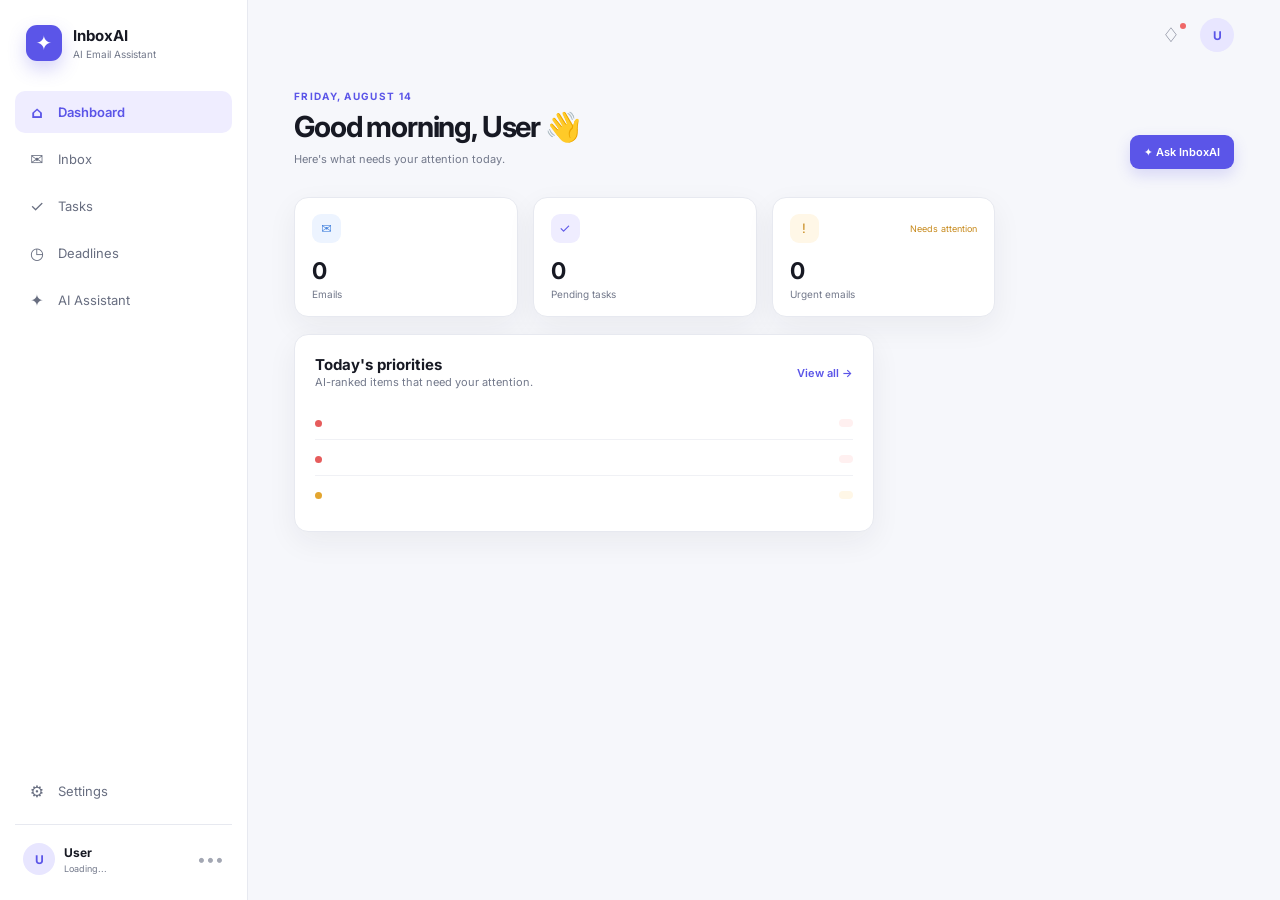
==== InboxAI_frontend/index.html @ 25faff9b "every user have their own mails" ====
<!DOCTYPE html>
<html lang="en">
<head>
  <meta charset="UTF-8">
  <meta name="viewport" content="width=device-width, initial-scale=1.0">
  <title>InboxAI — AI Email Assistant</title>
  <link rel="stylesheet" href="style.css">
  <link rel="preconnect" href="https://fonts.googleapis.com">
  <link rel="preconnect" href="https://fonts.gstatic.com" crossorigin>
  <link href="https://fonts.googleapis.com/css2?family=Inter:wght@400;500;600;700&display=swap" rel="stylesheet">
</head>
<body>
  <div class="app-shell">
    <aside class="sidebar">
      <div class="brand">
        <div class="brand-icon">✦</div>
        <div>
          <strong>InboxAI</strong>
          <span>AI Email Assistant</span>
        </div>
      </div>

      <nav class="nav">
        <button class="nav-item active" data-page="dashboard"><span>⌂</span> Dashboard</button>
        <button class="nav-item" data-page="inbox"><span>✉</span> Inbox </button>
        <button class="nav-item" data-page="tasks"><span>✓</span> Tasks </button>
        <button class="nav-item" data-page="deadlines"><span>◷</span> Deadlines</button>
        <button class="nav-item" data-page="assistant"><span>✦</span> AI Assistant</button>
      </nav>

      <div class="sidebar-bottom">
        <button class="nav-item" data-page="settings"><span>⚙</span> Settings</button>
        <div class="profile">
  <div class="avatar" id="userAvatar">U</div>

  <div>
    <strong class="user-name">User</strong>
    <span class="user-email">Loading...</span>
  </div>

  <span class="dots">•••</span>
</div>
      </div>
    </aside>

    <main class="main">
      <header class="topbar">
        <div class="mobile-brand">✦ InboxAI</div>
        <div class="top-actions">
          <button class="icon-btn" title="Notifications">♢<i></i></button>
          <div class="top-avatar" id="topAvatar">U</div>
        </div>
      </header>

      <section id="dashboard" class="page active-page">
        <div class="page-heading">
          <div>
            <p class="eyebrow">FRIDAY, AUGUST 14</p>
            <h1>Good morning, <span class="user-name">User</span> <span>👋</span></h1>
            <p class="muted">Here's what needs your attention today.</p>
          </div>
          <button class="primary-btn" data-page-target="assistant">✦ Ask InboxAI</button>
        </div>

        <div class="stats-grid">
          <div class="stat-card"><div class="stat-top"><span class="stat-icon blue">✉</span></div><strong id="email-count">0</strong><span>Emails</span></div>
          <div class="stat-card"><div class="stat-top"><span class="stat-icon purple">✓</span></div><strong id="pending_tasks">0</strong><span>Pending tasks</span></div>
          <div class="stat-card"><div class="stat-top"><span class="stat-icon orange">!</span><span class="trend warning">Needs attention</span></div><strong id="urgent-emails">0</strong><span>Urgent emails</span></div>
          <!-- <div class="stat-card"><div class="stat-top"><span class="stat-icon green">◷</span><span class="trend">Next: tomorrow</span></div><strong>4</strong><span>Upcoming deadlines</span></div> -->
        </div>

        <div class="content-grid">
          <div class="panel">
            <div class="panel-head"><div><h2>Today's priorities</h2><p class="muted">AI-ranked items that need your attention.</p></div><button class="text-btn" data-page-target="tasks">View all →</button></div>
            <div class="priority-list">
              <div class="priority-item"><span class="priority-dot high"></span><div><strong></strong><p></p></div><span class="tag red"></span></div>
              <div class="priority-item"><span class="priority-dot high"></span><div><strong></strong><p></p></div><span class="tag red"></span></div>
              <div class="priority-item"><span class="priority-dot medium"></span><div><strong></strong><p></p></div><span class="tag amber"></span></div>
            </div>
          </div>

          <!-- <div class="panel ai-card">
            <div class="ai-glow"></div>
            <div class="ai-header"><div class="ai-logo">✦</div><div><h2>InboxAI insight</h2><p>Based on your inbox today</p></div></div>
            <p class="insight">You have <strong>3 urgent emails</strong> and <strong>2 deadlines</strong> coming up. I recommend replying to the internship email first.</p>
            <button class="secondary-btn" data-page-target="assistant">Ask about my inbox →</button>
          </div> -->
        </div>
      </section>

      <section id="inbox" class="page">
        <div class="page-heading compact">
          <div>
            <p class="eyebrow">YOUR MAIL</p>
            <h1>Inbox <span class="badge-coming-soon">✨ Live Sync (Coming Soon)</span></h1>
            <p class="muted" id="inboxSubtitle">0 messages · no pending items</p>
          </div>
          <div style="display:flex; gap:8px;">
            <button class="secondary-btn feature-badge-btn" id="connectGmailBtn">🔌 Connect Gmail</button>
            <button class="primary-btn" data-page-target="assistant">✦ Ask AI</button>
          </div>
        </div>

        <!-- <div class="future-features-banner">
          <div class="future-icon">🚀</div>
          <div>
            <strong>Future Inbox Features (v2.0 Roadmap)</strong>
            <p>Real-time Gmail OAuth sync, automated AI reply drafting, and multi-inbox smart rules are coming soon!</p>
          </div>
          <span class="tag-soon">Coming Soon</span>
        </div> -->

        <div class="search-row"><div class="search-box">⌕ <input id="emailSearch" placeholder="Search emails..."></div><button class="filter-btn">☷ Filter</button></div>
        <div class="panel email-list" id="emailList">
          <!-- Real user emails and AI analyzed items appear here dynamically -->
        </div>
      </section>

      <section id="tasks" class="page">
        <div class="page-heading compact"><div><p class="eyebrow">ACTION ITEMS</p><h1>Tasks</h1><p class="muted">Tasks automatically extracted from your emails.</p></div><button class="primary-btn" id="openNewTaskModal">＋ New task</button></div>
        <div class="task-columns">
          <div class="panel">
              <div class="panel-head">
                  <h2>To do <span class="count" id="todo-count">0</span></h2>
              </div>

              <div id="todo-list">
                  <!-- Tasks will appear here -->
              </div>
          </div>
          <div class="panel">
            <div class="panel-head"><h2>Completed <span class="count" id="completed-count">0</span></h2></div>
            <div id="completed-list">
              <!-- Completed tasks will appear here dynamically -->
            </div>
          </div>
        </div>
      </section>

      <section id="deadlines" class="page">
        <div class="page-heading compact"><div><p class="eyebrow">TIME SENSITIVE</p><h1>Deadlines</h1><p class="muted">Upcoming dates detected from your emails.</p></div></div>
        <div class="deadline-grid" id="deadlineGrid">
          <!-- Dynamic deadlines sorted by priority will appear here -->
        </div>
      </section>

      <section id="assistant" class="page">
        <div class="page-heading compact"><div><p class="eyebrow">YOUR AI COPILOT</p><h1>AI Assistant</h1><p class="muted">Ask questions about your inbox and tasks.</p></div></div>
        <div class="chat-shell panel">
          <div class="chat-messages" id="chatMessages">
            <div class="message ai"><div class="chat-avatar">✦</div><div><span class="message-name">InboxAI</span><div class="bubble">Hi <span class="user-name">User</span>! I'm your InboxAI assistant. Ask me about your emails, tasks, priorities, or deadlines.</div></div></div>
            
            <!-- <div class="quick-prompts"><button>What needs my attention today?</button><button>Show my urgent emails</button><button>What tasks are due tomorrow?</button></div> -->
          </div>
          <form class="chat-input" id="chatForm"><input id="chatInput" autocomplete="off" placeholder="Ask InboxAI anything..."><button type="submit">➤</button></form>
        </div>
      </section>

      <section id="settings" class="page">
        <div class="page-heading compact"><div><p class="eyebrow">PREFERENCES</p><h1>Settings</h1><p class="muted">Manage your InboxAI experience.</p></div></div>
        <div class="panel settings-panel">
          <div class="setting-row"><div><strong>AI priority detection</strong><p>Let InboxAI identify urgent messages automatically.</p></div><label class="switch"><input type="checkbox" checked><span></span></label></div>
          <div class="setting-row"><div><strong>Task extraction</strong><p>Automatically create tasks from email requests and deadlines.</p></div><label class="switch"><input type="checkbox" checked><span></span></label></div>
          <div class="setting-row"><div><strong>Daily inbox summary</strong><p>Get a morning summary of important emails and tasks.</p></div><label class="switch"><input type="checkbox" checked><span></span></label></div>
        </div>
      </section>
    </main>
  </div>

  <div id="newTaskModal" class="modal-overlay">
    <div class="modal-card">
      <div class="modal-header">
        <h2>✦ Create New Task</h2>
        <button type="button" class="close-modal-btn" id="closeNewTaskModal">✕</button>
      </div>
      <form id="newTaskForm" class="modal-form">
        <div class="form-group">
          <label for="taskTitleInput">Task Description</label>
          <input type="text" id="taskTitleInput" placeholder="e.g. Reply to Google Careers email" required>
        </div>
        <div class="form-group">
          <label for="taskDeadlineInput">Deadline</label>
          <input type="text" id="taskDeadlineInput" placeholder="e.g. Tomorrow 5 PM or Aug 20" required>
        </div>
        <div class="form-group">
          <label for="taskPriorityInput">Priority</label>
          <select id="taskPriorityInput">
            <option value="High">High Priority</option>
            <option value="Medium" selected>Medium Priority</option>
            <option value="Low">Low Priority</option>
          </select>
        </div>
        <div class="modal-actions">
          <button type="button" class="secondary-btn" id="cancelNewTaskModal">Cancel</button>
          <button type="submit" class="primary-btn">Save Task</button>
        </div>
      </form>
    </div>
  </div>

  <script src="script.js"></script>
</body>
</html>
---- InboxAI_frontend/style.css ----
:root {
  --bg: #f6f7fb;
  --surface: #ffffff;
  --surface-2: #f9fafc;
  --border: #e7e9f0;
  --text: #171923;
  --muted: #73798b;
  --primary: #5b55e8;
  --primary-dark: #4842d1;
  --purple-soft: #efedff;
  --red: #e05252;
  --red-soft: #fff0f0;
  --amber: #c7891b;
  --amber-soft: #fff7e7;
  --green: #2c9a67;
  --shadow: 0 10px 30px rgba(31, 35, 50, .06);
}
* { box-sizing: border-box; }
body { margin: 0; font-family: Inter, system-ui, sans-serif; color: var(--text); background: var(--bg); }
button, input { font: inherit; }
button { cursor: pointer; }
.app-shell { min-height: 100vh; display: flex; }
.sidebar { width: 248px; position: fixed; inset: 0 auto 0 0; background: var(--surface); border-right: 1px solid var(--border); padding: 25px 15px; display: flex; flex-direction: column; z-index: 5; }
.brand { display: flex; gap: 11px; align-items: center; padding: 0 11px 30px; }
.brand-icon { width: 36px; height: 36px; border-radius: 11px; display: grid; place-items: center; background: var(--primary); color: white; font-size: 20px; box-shadow: 0 8px 18px rgba(91,85,232,.25); }
.brand strong { display: block; font-size: 15px; }
.brand span { display: block; font-size: 10px; color: var(--muted); margin-top: 3px; }
.nav { display: grid; gap: 5px; }
.nav-item { border: 0; background: transparent; color: #686e80; text-align: left; padding: 11px 13px; border-radius: 10px; display: flex; align-items: center; gap: 12px; font-size: 13px; transition: .2s; }
.nav-item:hover { background: var(--surface-2); color: var(--text); }
.nav-item.active { background: var(--purple-soft); color: var(--primary); font-weight: 600; }
.nav-item span { width: 18px; text-align: center; font-size: 16px; }
.nav-item b { margin-left: auto; font-size: 10px; background: #f0f1f5; color: #777d8e; padding: 3px 7px; border-radius: 10px; }
.sidebar-bottom { margin-top: auto; }
.profile { border-top: 1px solid var(--border); padding: 18px 8px 0; margin-top: 12px; display: flex; align-items: center; gap: 9px; }
.avatar, .top-avatar, .chat-avatar { display: grid; place-items: center; border-radius: 50%; background: #e8e6ff; color: var(--primary); font-weight: 700; }
.avatar { width: 32px; height: 32px; font-size: 12px; }
.profile strong { display: block; font-size: 12px; }
.profile span:not(.dots) { display: block; font-size: 9px; color: var(--muted); margin-top: 3px; }
.dots { margin-left: auto; color: #a3a7b3; }
.main { margin-left: 248px; width: calc(100% - 248px); padding: 0 46px 50px; }
.topbar { height: 70px; display: flex; justify-content: flex-end; align-items: center; }
.top-actions { display: flex; align-items: center; gap: 14px; }
.icon-btn { position: relative; border: 0; background: transparent; font-size: 20px; color: #72778a; }
.icon-btn i { position: absolute; width: 6px; height: 6px; border-radius: 50%; background: #ef6868; top: 1px; right: 0; }
.top-avatar { width: 34px; height: 34px; font-size: 12px; }
.mobile-brand { display: none; }
.page { display: none; max-width: 1180px; margin: auto; }
.active-page { display: block; }
.page-heading { display: flex; justify-content: space-between; align-items: end; gap: 20px; margin: 20px 0 28px; }
.page-heading.compact { margin-bottom: 25px; }
.eyebrow { font-size: 10px; letter-spacing: .13em; font-weight: 700; color: var(--primary); margin: 0 0 7px; }
h1 { font-size: 29px; letter-spacing: -.04em; margin: 0 0 7px; }
h2 { font-size: 15px; margin: 0; }
h3 { font-size: 14px; margin: 7px 0; }
.muted { color: var(--muted); font-size: 11px; margin: 0; line-height: 1.6; }
.primary-btn, .secondary-btn, .text-btn, .filter-btn { border: 0; border-radius: 9px; padding: 10px 14px; font-size: 11px; font-weight: 600; }
.primary-btn { background: var(--primary); color: white; box-shadow: 0 6px 15px rgba(91,85,232,.2); }
.primary-btn:hover { background: var(--primary-dark); }
.secondary-btn, .filter-btn { background: var(--surface); color: var(--primary); border: 1px solid #dddafa; }
.text-btn { background: transparent; color: var(--primary); padding-right: 0; }
.stats-grid { display: grid; grid-template-columns: repeat(4, 1fr); gap: 15px; margin-bottom: 17px; }
.stat-card, .panel { background: var(--surface); border: 1px solid var(--border); border-radius: 14px; box-shadow: var(--shadow); }
.stat-card { padding: 16px 17px; }
.stat-top { display: flex; justify-content: space-between; align-items: center; margin-bottom: 14px; }
.stat-icon { width: 29px; height: 29px; display: grid; place-items: center; border-radius: 9px; font-size: 13px; }
.blue { background: #edf4ff; color: #4b87df; } .purple { background: var(--purple-soft); color: var(--primary); } .orange { background: var(--amber-soft); color: var(--amber); } .green { background: #eaf8f1; color: var(--green); }
.stat-card > strong { display: block; font-size: 23px; letter-spacing: -.04em; }
.stat-card > span:last-child { display: block; color: var(--muted); font-size: 10px; margin-top: 3px; }
.trend { font-size: 9px; color: var(--green); } .trend.warning { color: var(--amber); }
.content-grid { display: grid; grid-template-columns: 1.35fr .8fr; gap: 17px; margin-bottom: 17px; }
.panel { padding: 20px; }
.panel-head { display: flex; justify-content: space-between; align-items: center; gap: 15px; margin-bottom: 16px; }
.priority-list { display: grid; gap: 3px; }
.priority-item { display: grid; grid-template-columns: 8px 1fr auto; gap: 12px; align-items: center; padding: 12px 0; border-bottom: 1px solid #f0f1f5; }
.priority-item:last-child { border-bottom: 0; }
.priority-dot { width: 7px; height: 7px; border-radius: 50%; }
.priority-dot.high { background: #e65c5c; } .priority-dot.medium { background: #e3a52f; }
.priority-item strong { font-size: 11px; display: block; } .priority-item p { font-size: 9px; color: var(--muted); margin: 4px 0 0; }
.tag { font-size: 8px; font-weight: 700; border-radius: 20px; padding: 4px 7px; white-space: nowrap; }
.tag.red { color: var(--red); background: var(--red-soft); } .tag.amber { color: var(--amber); background: var(--amber-soft); }
.ai-card { position: relative; overflow: hidden; background: linear-gradient(145deg, #f7f6ff, #fff); }
.ai-glow { position: absolute; width: 130px; height: 130px; border-radius: 50%; background: #e5e2ff; filter: blur(20px); right: -40px; top: -50px; opacity: .8; }
.ai-header { display: flex; gap: 10px; align-items: center; position: relative; }
.ai-logo { width: 32px; height: 32px; border-radius: 10px; background: var(--primary); color: white; display: grid; place-items: center; }
.ai-header p { margin: 3px 0 0; font-size: 9px; color: var(--muted); }
.insight { font-size: 11px; line-height: 1.8; color: #555b6d; margin: 18px 0; position: relative; }
.recent-panel { padding-bottom: 5px; }
.email-table { margin: 0 -5px; }
.email-row { display: grid; grid-template-columns: 34px 1.1fr 2fr auto 60px; gap: 12px; align-items: center; padding: 13px 7px; border-top: 1px solid #f0f1f5; }
.sender-avatar { width: 32px; height: 32px; border-radius: 10px; display: grid; place-items: center; font-size: 11px; font-weight: 700; }
.purple-bg { background: #eeebff; color: #675fe3; } .blue-bg { background: #e8f2ff; color: #4a82d7; } .green-bg { background: #e9f8f0; color: #2b9363; }
.email-main strong, .email-main span { display: block; } .email-main strong { font-size: 10px; } .email-main span { color: #555b6c; font-size: 10px; margin-top: 3px; }
.email-preview { color: var(--muted); font-size: 9px; overflow: hidden; white-space: nowrap; text-overflow: ellipsis; }
.email-time { color: var(--muted); font-size: 8px; text-align: right; }
.email-card { display: flex; gap: 13px; padding: 17px; border-bottom: 1px solid #f0f1f5; transition: .2s; }
.email-card:hover { background: var(--surface-2); }
.email-card:last-child { border-bottom: 0; }
.email-body { flex: 1; min-width: 0; }
.email-line { display: flex; justify-content: space-between; font-size: 10px; color: var(--muted); }
.email-line strong { color: var(--text); }
.email-body p { font-size: 10px; color: var(--muted); margin: 0; line-height: 1.6; }
.email-meta { display: flex; gap: 13px; margin-top: 10px; font-size: 8px; color: var(--muted); align-items: center; }
.search-row { display: flex; gap: 9px; margin-bottom: 13px; }
.search-box { flex: 1; background: var(--surface); border: 1px solid var(--border); border-radius: 9px; padding: 10px 13px; color: #9ca1af; }
.search-box input { border: 0; outline: 0; margin-left: 7px; width: 90%; font-size: 11px; }
.email-list { padding: 0; }
.empty-feature { background: var(--surface); border: 1px solid var(--border); border-radius: 14px; padding: 70px 20px; text-align: center; box-shadow: var(--shadow); }
.big-icon { width: 52px; height: 52px; border-radius: 16px; background: var(--purple-soft); color: var(--primary); display: grid; place-items: center; margin: 0 auto 15px; font-size: 22px; }
.empty-feature h2 { font-size: 17px; margin-bottom: 7px; }
.empty-feature p { color: var(--muted); font-size: 10px; margin-bottom: 20px; }
.task-columns { display: grid; grid-template-columns: 1fr 1fr; gap: 17px; }
.count { background: #f0f1f5; color: var(--muted); padding: 3px 7px; border-radius: 10px; font-size: 9px; margin-left: 5px; }
.task { display: flex; gap: 10px; align-items: center; border-top: 1px solid #f0f1f5; padding: 14px 0; }
.task input { accent-color: var(--primary); }
.task > div { flex: 1; }
.task strong { display: block; font-size: 10px; } .task p { color: var(--muted); font-size: 8px; margin: 4px 0 0; }
.task.done strong { text-decoration: line-through; color: #9da1ad; }
.deadline-grid { display: grid; grid-template-columns: repeat(3, 1fr); gap: 15px; }
.deadline-card { padding: 22px; border-radius: 14px; border: 1px solid var(--border); background: var(--surface); box-shadow: var(--shadow); position: relative; }
.deadline-card span.date-tag { color: var(--primary); font-size: 10px; font-weight: 700; }
.deadline-card strong { display: block; margin: 12px 0 6px; font-size: 13px; }
.deadline-card p { color: var(--muted); font-size: 9px; margin: 0; line-height: 1.5; }
.deadline-card.urgent, .deadline-card.high-priority { border-left: 4px solid var(--red); }
.deadline-card.medium-priority { border-left: 4px solid var(--amber); }
.deadline-card.low-priority { border-left: 4px solid var(--green); }
.deadline-card-top { display: flex; justify-content: space-between; align-items: center; }
.empty-deadlines { grid-column: 1 / -1; text-align: center; padding: 60px 20px; background: var(--surface); border: 1px solid var(--border); border-radius: 14px; color: var(--muted); font-size: 11px; }
.chat-shell { padding: 0; overflow: hidden; height: 610px; display: flex; flex-direction: column; }
.chat-messages { flex: 1; padding: 25px; overflow-y: auto; }
.message { display: flex; gap: 10px; margin-bottom: 18px; max-width: 80%; }
.message.user { margin-left: auto; flex-direction: row-reverse; }
.chat-avatar { width: 30px; height: 30px; flex: 0 0 30px; background: var(--primary); color: white; font-size: 12px; }
.message-name { display: block; font-size: 9px; color: var(--muted); margin: 0 0 5px; }
.bubble { padding: 11px 13px; background: #f4f3ff; border-radius: 5px 12px 12px 12px; font-size: 10px; line-height: 1.7; }
.user .bubble { background: var(--primary); color: white; border-radius: 12px 5px 12px 12px; }
.quick-prompts { display: flex; flex-wrap: wrap; gap: 7px; margin: 25px 0 0 40px; }
.quick-prompts button { border: 1px solid #dddafa; background: white; color: #6660ca; border-radius: 20px; padding: 8px 10px; font-size: 8px; }
.chat-input { display: flex; gap: 8px; padding: 14px; border-top: 1px solid var(--border); }
.chat-input input { flex: 1; border: 1px solid var(--border); border-radius: 9px; outline: none; padding: 11px 13px; font-size: 10px; }
.chat-input button { width: 39px; border: 0; border-radius: 9px; background: var(--primary); color: white; }
.settings-panel { max-width: 760px; }
.setting-row { display: flex; justify-content: space-between; gap: 20px; padding: 20px 0; border-bottom: 1px solid #f0f1f5; }
.setting-row:last-child { border: 0; }
.setting-row strong { font-size: 11px; } .setting-row p { color: var(--muted); font-size: 9px; margin: 5px 0 0; }
.switch input { display: none; }
.switch span { display: block; width: 38px; height: 21px; background: #d7d9e2; border-radius: 20px; position: relative; }
.switch span:after { content: ""; width: 15px; height: 15px; background: white; border-radius: 50%; position: absolute; top: 3px; left: 3px; transition: .2s; box-shadow: 0 1px 3px #aaa; }
.switch input:checked + span { background: var(--primary); }
.switch input:checked + span:after { transform: translateX(17px); }

@media (max-width: 900px) {
  .sidebar { width: 205px; } .main { margin-left: 205px; width: calc(100% - 205px); padding: 0 25px 40px; }
  .stats-grid { grid-template-columns: repeat(2, 1fr); } .content-grid { grid-template-columns: 1fr; }
}
@media (max-width: 680px) {
  .sidebar { width: 62px; padding: 18px 8px; } .brand { padding: 0 5px 25px; } .brand > div:last-child, .nav-item:not(.active) b, .nav-item { font-size: 0; } .nav-item { justify-content: center; padding: 12px; } .nav-item span { font-size: 17px; } .nav-item.active { font-size: 0; } .profile > div:not(.avatar), .dots { display: none; } .profile { justify-content: center; padding-left: 0; padding-right: 0; }
  .main { margin-left: 62px; width: calc(100% - 62px); padding: 0 13px 30px; } .topbar { height: 58px; } .mobile-brand { display: block; margin-right: auto; font-weight: 700; font-size: 13px; }
  .page-heading { align-items: flex-start; flex-direction: column; } .stats-grid { grid-template-columns: 1fr 1fr; gap: 9px; } .stat-card { padding: 13px; } .stat-card > strong { font-size: 20px; } .email-row { grid-template-columns: 32px 1fr auto; } .email-preview { display: none; } .email-row .tag { display: none; } .task-columns, .deadline-grid { grid-template-columns: 1fr; } h1 { font-size: 24px; } .chat-shell { height: 560px; }
}

/* Modal Overlay & Form Styles */
.modal-overlay {
  position: fixed;
  inset: 0;
  background: rgba(17, 24, 39, 0.45);
  backdrop-filter: blur(4px);
  display: flex;
  align-items: center;
  justify-content: center;
  z-index: 999;
  opacity: 0;
  pointer-events: none;
  transition: opacity 0.2s ease;
}
.modal-overlay.active {
  opacity: 1;
  pointer-events: auto;
}
.modal-card {
  background: var(--surface);
  border: 1px solid var(--border);
  border-radius: 16px;
  width: 100%;
  max-width: 440px;
  padding: 24px;
  box-shadow: 0 20px 40px rgba(0, 0, 0, 0.15);
  transform: translateY(10px);
  transition: transform 0.2s ease;
}
.modal-overlay.active .modal-card {
  transform: translateY(0);
}
.modal-header {
  display: flex;
  justify-content: space-between;
  align-items: center;
  margin-bottom: 20px;
}
.modal-header h2 {
  font-size: 16px;
  margin: 0;
}
.close-modal-btn {
  border: 0;
  background: transparent;
  font-size: 18px;
  color: var(--muted);
  cursor: pointer;
}
.modal-form {
  display: grid;
  gap: 14px;
}
.form-group {
  display: grid;
  gap: 6px;
}
.form-group label {
  font-size: 11px;
  font-weight: 600;
  color: var(--text);
}
.form-group input, .form-group select {
  width: 100%;
  padding: 10px 12px;
  border: 1px solid var(--border);
  border-radius: 9px;
  font-size: 11px;
  outline: none;
  background: var(--surface-2);
}
.modal-actions {
  display: flex;
  justify-content: flex-end;
  gap: 10px;
  margin-top: 10px;
}

/* Coming Soon Badges & Banners */
.badge-coming-soon {
  display: inline-block;
  font-size: 10px;
  font-weight: 600;
  color: var(--primary);
  background: var(--purple-soft);
  padding: 3px 9px;
  border-radius: 12px;
  margin-left: 8px;
  vertical-align: middle;
  border: 1px solid #dddafa;
}
.future-features-banner {
  background: linear-gradient(135deg, #f0efff, #f7f6ff);
  border: 1px dashed var(--primary);
  border-radius: 12px;
  padding: 14px 18px;
  margin-bottom: 15px;
  display: flex;
  align-items: center;
  gap: 14px;
}
.future-icon {
  font-size: 22px;
}
.future-features-banner strong {
  display: block;
  font-size: 12px;
  color: var(--primary-dark);
}
.future-features-banner p {
  margin: 3px 0 0;
  font-size: 10px;
  color: var(--muted);
}
.tag-soon {
  margin-left: auto;
  font-size: 9px;
  font-weight: 700;
  background: var(--primary);
  color: white;
  padding: 4px 9px;
  border-radius: 12px;
  white-space: nowrap;
}
.feature-badge-btn {
  opacity: 0.85;
  cursor: not-allowed;
  background: #f0f1f5;
  color: #777d8e;
  border: 1px solid var(--border);
  font-size: 10px;
}

/* Thinking Indicator Loading Spinner */
.thinking-message .bubble {
  display: flex;
  align-items: center;
  gap: 10px;
  background: #f4f3ff;
  color: var(--primary-dark);
  font-weight: 500;
}
.thinking-dots {
  display: flex;
  align-items: center;
  gap: 4px;
}
.thinking-dot {
  width: 6px;
  height: 6px;
  border-radius: 50%;
  background: var(--primary);
  animation: thinkingBounce 1.4s infinite ease-in-out both;
}
.thinking-dot:nth-child(1) { animation-delay: -0.32s; }
.thinking-dot:nth-child(2) { animation-delay: -0.16s; }

@keyframes thinkingBounce {
  0%, 80%, 100% { transform: scale(0.3); opacity: 0.4; }
  40% { transform: scale(1); opacity: 1; }
}

.chat-input button.loading {
  position: relative;
  pointer-events: none;
  opacity: 0.8;
}
.chat-input button.loading span {
  display: none;
}

.chat-input button.loading::after {
  content: "";
  width: 12px;
  height: 12px;
  border: 2px solid white;
  border-top-color: transparent;
  border-radius: 50%;
  animation: spin 0.8s linear infinite;
  display: inline-block;
}
@keyframes spin {
  to { transform: rotate(360deg); }
}
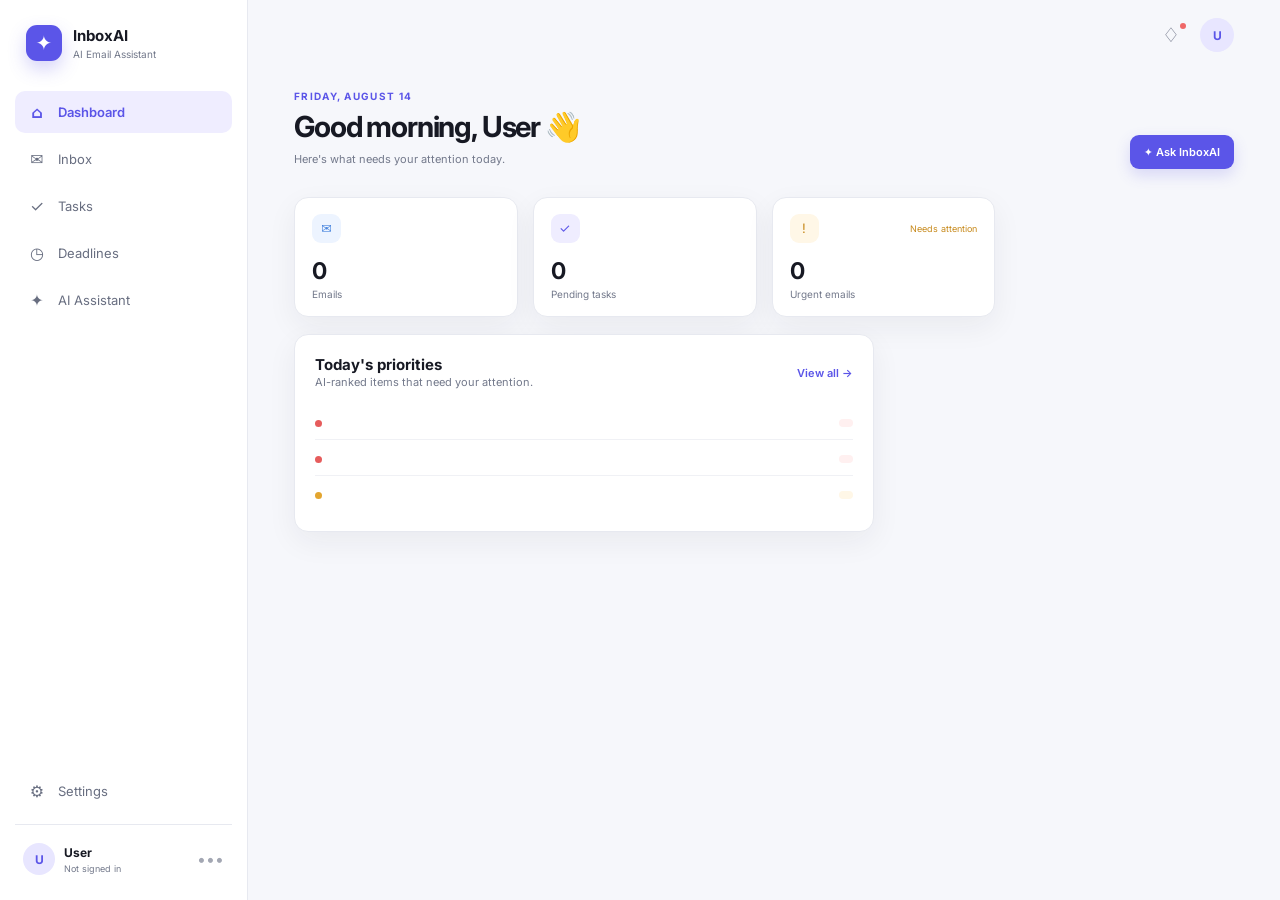
==== commit 3b4a5b5d: "add delete function" ====
--- a/InboxAI_frontend/index.html
+++ b/InboxAI_frontend/index.html
@@ -38,6 +38,7 @@
     <span class="user-email">Loading...</span>
   </div>
 
+  <button class="logout-btn" id="logoutBtn" type="button">Log out</button>
   <span class="dots">•••</span>
 </div>
       </div>
--- a/InboxAI_frontend/style.css
+++ b/InboxAI_frontend/style.css
@@ -37,6 +37,8 @@
 .avatar { width: 32px; height: 32px; font-size: 12px; }
 .profile strong { display: block; font-size: 12px; }
 .profile span:not(.dots) { display: block; font-size: 9px; color: var(--muted); margin-top: 3px; }
+.logout-btn { border: 0; background: transparent; color: var(--muted); font-size: 9px; padding: 4px; cursor: pointer; }
+.logout-btn:hover { color: var(--red); }
 .dots { margin-left: auto; color: #a3a7b3; }
 .main { margin-left: 248px; width: calc(100% - 248px); padding: 0 46px 50px; }
 .topbar { height: 70px; display: flex; justify-content: flex-end; align-items: center; }
@@ -115,6 +117,9 @@
 .task input { accent-color: var(--primary); }
 .task > div { flex: 1; }
 .task strong { display: block; font-size: 10px; } .task p { color: var(--muted); font-size: 8px; margin: 4px 0 0; }
+.delete-task-btn { border: 0; background: transparent; color: var(--red); padding: 5px; font-size: 15px; line-height: 1; opacity: .85; }
+.delete-task-btn:hover { opacity: 1; background: var(--red-soft); border-radius: 6px; }
+.delete-task-btn:disabled { cursor: wait; opacity: .45; }
 .task.done strong { text-decoration: line-through; color: #9da1ad; }
 .deadline-grid { display: grid; grid-template-columns: repeat(3, 1fr); gap: 15px; }
 .deadline-card { padding: 22px; border-radius: 14px; border: 1px solid var(--border); background: var(--surface); box-shadow: var(--shadow); position: relative; }
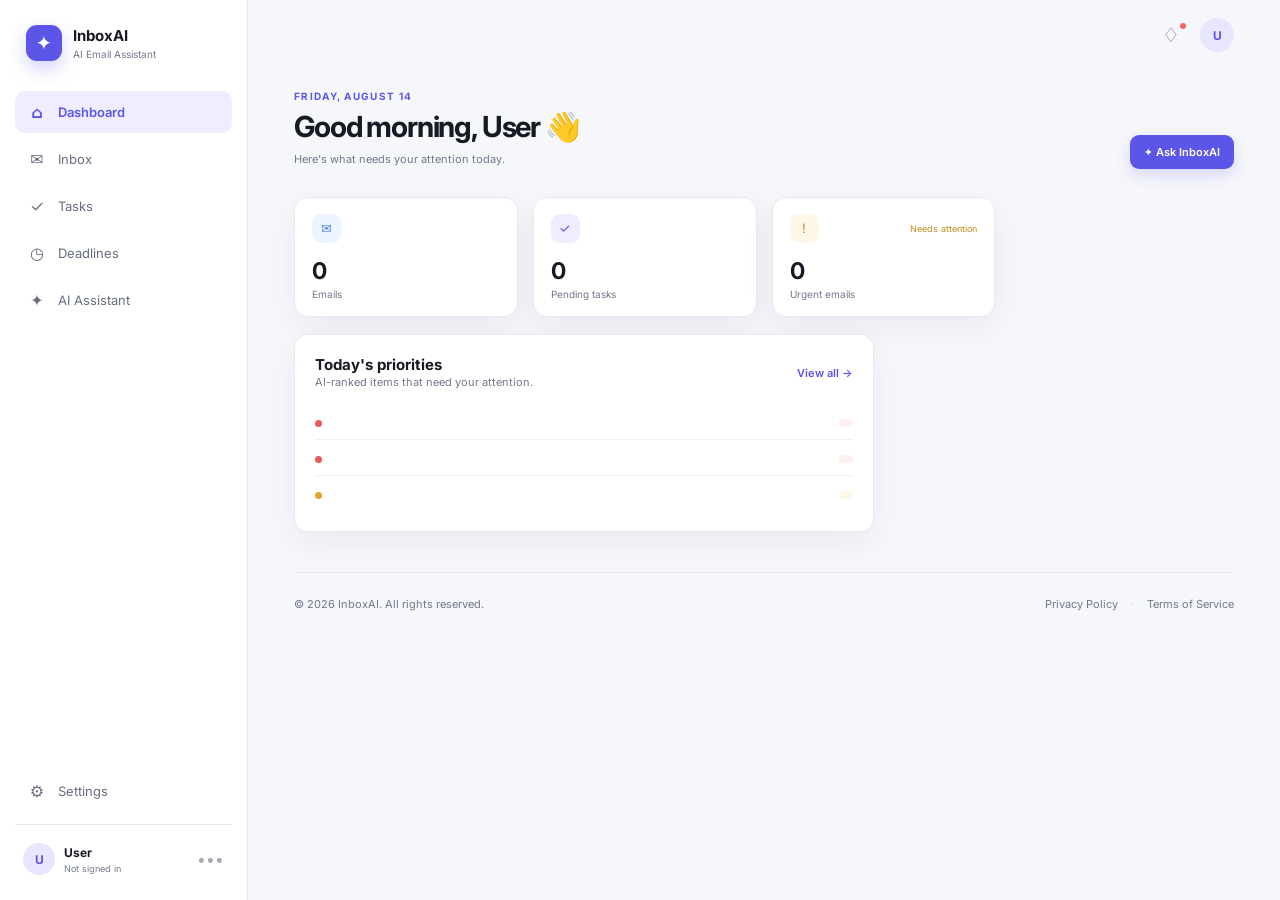
==== commit a2936ae5: "Add public Privacy Policy and Terms of Service pages" ====
--- a/InboxAI_frontend/index.html
+++ b/InboxAI_frontend/index.html
@@ -118,7 +118,7 @@
       </section>
 
       <section id="tasks" class="page">
-        <div class="page-heading compact"><div><p class="eyebrow">ACTION ITEMS</p><h1>Tasks</h1><p class="muted">Tasks automatically extracted from your emails.</p></div><button class="primary-btn" id="openNewTaskModal">＋ New task</button></div>
+        <div class="page-heading compact"><div><p class="eyebrow">ACTION ITEMS</p><h1>Tasks</h1><p class="muted">Tasks automatically extracted from your emails.</p></div></div>
         <div class="task-columns">
           <div class="panel">
               <div class="panel-head">
@@ -149,7 +149,7 @@
         <div class="page-heading compact"><div><p class="eyebrow">YOUR AI COPILOT</p><h1>AI Assistant</h1><p class="muted">Ask questions about your inbox and tasks.</p></div></div>
         <div class="chat-shell panel">
           <div class="chat-messages" id="chatMessages">
-            <div class="message ai"><div class="chat-avatar">✦</div><div><span class="message-name">InboxAI</span><div class="bubble">Hi <span class="user-name">User</span>! I'm your InboxAI assistant. Ask me about your emails, tasks, priorities, or deadlines.</div></div></div>
+            <div class="message ai"><div class="chat-avatar">✦</div><div><span class="message-name">InboxAI</span><div class="bubble">Hi <span class="user-name">User</span>! I'm your InboxAI assistant.</div></div></div>
             
             <!-- <div class="quick-prompts"><button>What needs my attention today?</button><button>Show my urgent emails</button><button>What tasks are due tomorrow?</button></div> -->
           </div>
@@ -157,48 +157,25 @@
         </div>
       </section>
 
-      <section id="settings" class="page">
+      <!-- <section id="settings" class="page">
         <div class="page-heading compact"><div><p class="eyebrow">PREFERENCES</p><h1>Settings</h1><p class="muted">Manage your InboxAI experience.</p></div></div>
         <div class="panel settings-panel">
           <div class="setting-row"><div><strong>AI priority detection</strong><p>Let InboxAI identify urgent messages automatically.</p></div><label class="switch"><input type="checkbox" checked><span></span></label></div>
           <div class="setting-row"><div><strong>Task extraction</strong><p>Automatically create tasks from email requests and deadlines.</p></div><label class="switch"><input type="checkbox" checked><span></span></label></div>
           <div class="setting-row"><div><strong>Daily inbox summary</strong><p>Get a morning summary of important emails and tasks.</p></div><label class="switch"><input type="checkbox" checked><span></span></label></div>
         </div>
-      </section>
+      </section> -->
+
+      <footer class="app-footer">
+        <span>© 2026 InboxAI. All rights reserved.</span>
+        <div class="footer-links">
+          <a href="/privacy-policy" class="footer-link">Privacy Policy</a>
+          <span class="footer-divider">•</span>
+          <a href="/terms" class="footer-link">Terms of Service</a>
+        </div>
+      </footer>
     </main>
   </div>
-
-  <div id="newTaskModal" class="modal-overlay">
-    <div class="modal-card">
-      <div class="modal-header">
-        <h2>✦ Create New Task</h2>
-        <button type="button" class="close-modal-btn" id="closeNewTaskModal">✕</button>
-      </div>
-      <form id="newTaskForm" class="modal-form">
-        <div class="form-group">
-          <label for="taskTitleInput">Task Description</label>
-          <input type="text" id="taskTitleInput" placeholder="e.g. Reply to Google Careers email" required>
-        </div>
-        <div class="form-group">
-          <label for="taskDeadlineInput">Deadline</label>
-          <input type="text" id="taskDeadlineInput" placeholder="e.g. Tomorrow 5 PM or Aug 20" required>
-        </div>
-        <div class="form-group">
-          <label for="taskPriorityInput">Priority</label>
-          <select id="taskPriorityInput">
-            <option value="High">High Priority</option>
-            <option value="Medium" selected>Medium Priority</option>
-            <option value="Low">Low Priority</option>
-          </select>
-        </div>
-        <div class="modal-actions">
-          <button type="button" class="secondary-btn" id="cancelNewTaskModal">Cancel</button>
-          <button type="submit" class="primary-btn">Save Task</button>
-        </div>
-      </form>
-    </div>
-  </div>
-
   <script src="script.js"></script>
 </body>
 </html>
--- a/InboxAI_frontend/style.css
+++ b/InboxAI_frontend/style.css
@@ -164,84 +164,6 @@
   .page-heading { align-items: flex-start; flex-direction: column; } .stats-grid { grid-template-columns: 1fr 1fr; gap: 9px; } .stat-card { padding: 13px; } .stat-card > strong { font-size: 20px; } .email-row { grid-template-columns: 32px 1fr auto; } .email-preview { display: none; } .email-row .tag { display: none; } .task-columns, .deadline-grid { grid-template-columns: 1fr; } h1 { font-size: 24px; } .chat-shell { height: 560px; }
 }
 
-/* Modal Overlay & Form Styles */
-.modal-overlay {
-  position: fixed;
-  inset: 0;
-  background: rgba(17, 24, 39, 0.45);
-  backdrop-filter: blur(4px);
-  display: flex;
-  align-items: center;
-  justify-content: center;
-  z-index: 999;
-  opacity: 0;
-  pointer-events: none;
-  transition: opacity 0.2s ease;
-}
-.modal-overlay.active {
-  opacity: 1;
-  pointer-events: auto;
-}
-.modal-card {
-  background: var(--surface);
-  border: 1px solid var(--border);
-  border-radius: 16px;
-  width: 100%;
-  max-width: 440px;
-  padding: 24px;
-  box-shadow: 0 20px 40px rgba(0, 0, 0, 0.15);
-  transform: translateY(10px);
-  transition: transform 0.2s ease;
-}
-.modal-overlay.active .modal-card {
-  transform: translateY(0);
-}
-.modal-header {
-  display: flex;
-  justify-content: space-between;
-  align-items: center;
-  margin-bottom: 20px;
-}
-.modal-header h2 {
-  font-size: 16px;
-  margin: 0;
-}
-.close-modal-btn {
-  border: 0;
-  background: transparent;
-  font-size: 18px;
-  color: var(--muted);
-  cursor: pointer;
-}
-.modal-form {
-  display: grid;
-  gap: 14px;
-}
-.form-group {
-  display: grid;
-  gap: 6px;
-}
-.form-group label {
-  font-size: 11px;
-  font-weight: 600;
-  color: var(--text);
-}
-.form-group input, .form-group select {
-  width: 100%;
-  padding: 10px 12px;
-  border: 1px solid var(--border);
-  border-radius: 9px;
-  font-size: 11px;
-  outline: none;
-  background: var(--surface-2);
-}
-.modal-actions {
-  display: flex;
-  justify-content: flex-end;
-  gap: 10px;
-  margin-top: 10px;
-}
-
 /* Coming Soon Badges & Banners */
 .badge-coming-soon {
   display: inline-block;
@@ -349,4 +271,178 @@
   to { transform: rotate(360deg); }
 }
 
-
+/* Website Footer */
+.app-footer {
+  max-width: 1180px;
+  margin: 40px auto 0;
+  padding: 24px 0 10px;
+  border-top: 1px solid var(--border);
+  display: flex;
+  justify-content: space-between;
+  align-items: center;
+  font-size: 11px;
+  color: var(--muted);
+}
+.app-footer a {
+  color: var(--muted);
+  text-decoration: none;
+  transition: color .2s;
+}
+.app-footer a:hover {
+  color: var(--primary);
+}
+.footer-links {
+  display: flex;
+  align-items: center;
+  gap: 12px;
+}
+.footer-divider {
+  color: var(--border);
+  font-size: 8px;
+}
+
+/* Legal Pages (Privacy Policy & Terms of Service) */
+.legal-page-body {
+  margin: 0;
+  font-family: Inter, system-ui, sans-serif;
+  color: var(--text);
+  background: var(--bg);
+  min-height: 100vh;
+  display: flex;
+  flex-direction: column;
+}
+.legal-header {
+  background: var(--surface);
+  border-bottom: 1px solid var(--border);
+  position: sticky;
+  top: 0;
+  z-index: 10;
+}
+.legal-header-inner {
+  max-width: 860px;
+  margin: 0 auto;
+  padding: 16px 20px;
+  display: flex;
+  justify-content: space-between;
+  align-items: center;
+}
+.legal-brand-link {
+  display: flex;
+  gap: 11px;
+  align-items: center;
+  text-decoration: none;
+  color: var(--text);
+}
+.legal-brand-link strong {
+  display: block;
+  font-size: 15px;
+}
+.legal-brand-link span {
+  display: block;
+  font-size: 10px;
+  color: var(--muted);
+  margin-top: 2px;
+}
+.legal-back-btn {
+  display: inline-flex;
+  align-items: center;
+  gap: 6px;
+  background: var(--surface);
+  color: var(--primary);
+  border: 1px solid #dddafa;
+  border-radius: 9px;
+  padding: 8px 14px;
+  font-size: 11px;
+  font-weight: 600;
+  text-decoration: none;
+  transition: .2s;
+}
+.legal-back-btn:hover {
+  background: var(--purple-soft);
+}
+.legal-container {
+  flex: 1;
+  max-width: 860px;
+  width: 100%;
+  margin: 32px auto 40px;
+  padding: 0 20px;
+}
+.legal-card {
+  padding: 40px 48px;
+}
+.legal-card h1 {
+  font-size: 28px;
+  margin: 6px 0 10px;
+  letter-spacing: -.03em;
+}
+.legal-card .eyebrow {
+  margin: 0 0 6px;
+}
+.legal-updated {
+  font-size: 12px;
+  color: var(--muted);
+  margin: 0 0 24px;
+  padding-bottom: 18px;
+  border-bottom: 1px solid var(--border);
+}
+.legal-intro {
+  font-size: 13px;
+  line-height: 1.7;
+  color: #333745;
+  margin-bottom: 24px;
+}
+.legal-card h2 {
+  font-size: 16px;
+  font-weight: 700;
+  margin: 28px 0 10px;
+  color: var(--text);
+}
+.legal-card h3 {
+  font-size: 13px;
+  font-weight: 600;
+  margin: 16px 0 6px;
+  color: var(--text);
+}
+.legal-card p {
+  font-size: 13px;
+  line-height: 1.7;
+  color: #3d4251;
+  margin: 0 0 12px;
+}
+.legal-card ul {
+  margin: 0 0 16px;
+  padding-left: 20px;
+  font-size: 13px;
+  line-height: 1.7;
+  color: #3d4251;
+}
+.legal-card li {
+  margin-bottom: 4px;
+}
+.legal-card a {
+  color: var(--primary);
+  text-decoration: none;
+}
+.legal-card a:hover {
+  text-decoration: underline;
+}
+.legal-footer {
+  max-width: 860px;
+  margin: 0 auto;
+  padding: 24px 20px 40px;
+  width: 100%;
+}
+
+@media (max-width: 680px) {
+  .legal-card {
+    padding: 24px 20px;
+  }
+  .app-footer {
+    flex-direction: column;
+    gap: 10px;
+    text-align: center;
+  }
+}
+
+
+
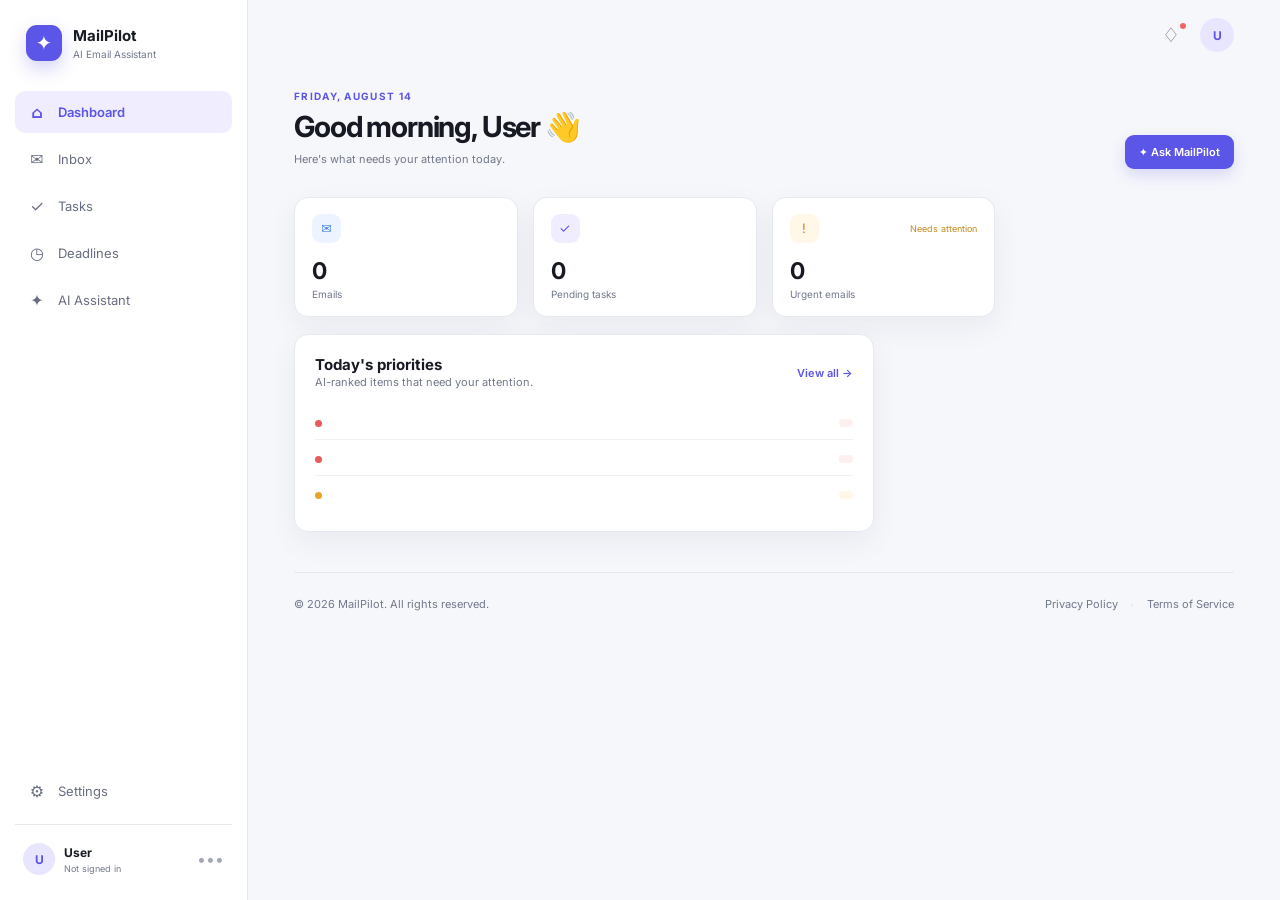
==== commit 32a61287: "change the app name" ====
--- a/InboxAI_frontend/index.html
+++ b/InboxAI_frontend/index.html
@@ -3,7 +3,7 @@
 <head>
   <meta charset="UTF-8">
   <meta name="viewport" content="width=device-width, initial-scale=1.0">
-  <title>InboxAI — AI Email Assistant</title>
+  <title>MailPilot — AI Email Assistant</title>
   <link rel="stylesheet" href="style.css">
   <link rel="preconnect" href="https://fonts.googleapis.com">
   <link rel="preconnect" href="https://fonts.gstatic.com" crossorigin>
@@ -15,7 +15,7 @@
       <div class="brand">
         <div class="brand-icon">✦</div>
         <div>
-          <strong>InboxAI</strong>
+          <strong>MailPilot</strong>
           <span>AI Email Assistant</span>
         </div>
       </div>
@@ -46,7 +46,7 @@
 
     <main class="main">
       <header class="topbar">
-        <div class="mobile-brand">✦ InboxAI</div>
+        <div class="mobile-brand">✦ MailPilot</div>
         <div class="top-actions">
           <button class="icon-btn" title="Notifications">♢<i></i></button>
           <div class="top-avatar" id="topAvatar">U</div>
@@ -60,7 +60,7 @@
             <h1>Good morning, <span class="user-name">User</span> <span>👋</span></h1>
             <p class="muted">Here's what needs your attention today.</p>
           </div>
-          <button class="primary-btn" data-page-target="assistant">✦ Ask InboxAI</button>
+          <button class="primary-btn" data-page-target="assistant">✦ Ask MailPilot</button>
         </div>
 
         <div class="stats-grid">
@@ -82,7 +82,7 @@
 
           <!-- <div class="panel ai-card">
             <div class="ai-glow"></div>
-            <div class="ai-header"><div class="ai-logo">✦</div><div><h2>InboxAI insight</h2><p>Based on your inbox today</p></div></div>
+            <div class="ai-header"><div class="ai-logo">✦</div><div><h2>MailPilot insight</h2><p>Based on your inbox today</p></div></div>
             <p class="insight">You have <strong>3 urgent emails</strong> and <strong>2 deadlines</strong> coming up. I recommend replying to the internship email first.</p>
             <button class="secondary-btn" data-page-target="assistant">Ask about my inbox →</button>
           </div> -->
@@ -149,25 +149,25 @@
         <div class="page-heading compact"><div><p class="eyebrow">YOUR AI COPILOT</p><h1>AI Assistant</h1><p class="muted">Ask questions about your inbox and tasks.</p></div></div>
         <div class="chat-shell panel">
           <div class="chat-messages" id="chatMessages">
-            <div class="message ai"><div class="chat-avatar">✦</div><div><span class="message-name">InboxAI</span><div class="bubble">Hi <span class="user-name">User</span>! I'm your InboxAI assistant.</div></div></div>
+            <div class="message ai"><div class="chat-avatar">✦</div><div><span class="message-name">MailPilot</span><div class="bubble">Hi <span class="user-name">User</span>! I'm your MailPilot assistant.</div></div></div>
             
             <!-- <div class="quick-prompts"><button>What needs my attention today?</button><button>Show my urgent emails</button><button>What tasks are due tomorrow?</button></div> -->
           </div>
-          <form class="chat-input" id="chatForm"><input id="chatInput" autocomplete="off" placeholder="Ask InboxAI anything..."><button type="submit">➤</button></form>
+          <form class="chat-input" id="chatForm"><input id="chatInput" autocomplete="off" placeholder="Ask MailPilot anything..."><button type="submit">➤</button></form>
         </div>
       </section>
 
       <!-- <section id="settings" class="page">
-        <div class="page-heading compact"><div><p class="eyebrow">PREFERENCES</p><h1>Settings</h1><p class="muted">Manage your InboxAI experience.</p></div></div>
+        <div class="page-heading compact"><div><p class="eyebrow">PREFERENCES</p><h1>Settings</h1><p class="muted">Manage your MailPilot experience.</p></div></div>
         <div class="panel settings-panel">
-          <div class="setting-row"><div><strong>AI priority detection</strong><p>Let InboxAI identify urgent messages automatically.</p></div><label class="switch"><input type="checkbox" checked><span></span></label></div>
+          <div class="setting-row"><div><strong>AI priority detection</strong><p>Let MailPilot identify urgent messages automatically.</p></div><label class="switch"><input type="checkbox" checked><span></span></label></div>
           <div class="setting-row"><div><strong>Task extraction</strong><p>Automatically create tasks from email requests and deadlines.</p></div><label class="switch"><input type="checkbox" checked><span></span></label></div>
           <div class="setting-row"><div><strong>Daily inbox summary</strong><p>Get a morning summary of important emails and tasks.</p></div><label class="switch"><input type="checkbox" checked><span></span></label></div>
         </div>
       </section> -->
 
       <footer class="app-footer">
-        <span>© 2026 InboxAI. All rights reserved.</span>
+        <span>© 2026 MailPilot. All rights reserved.</span>
         <div class="footer-links">
           <a href="/privacy-policy" class="footer-link">Privacy Policy</a>
           <span class="footer-divider">•</span>
